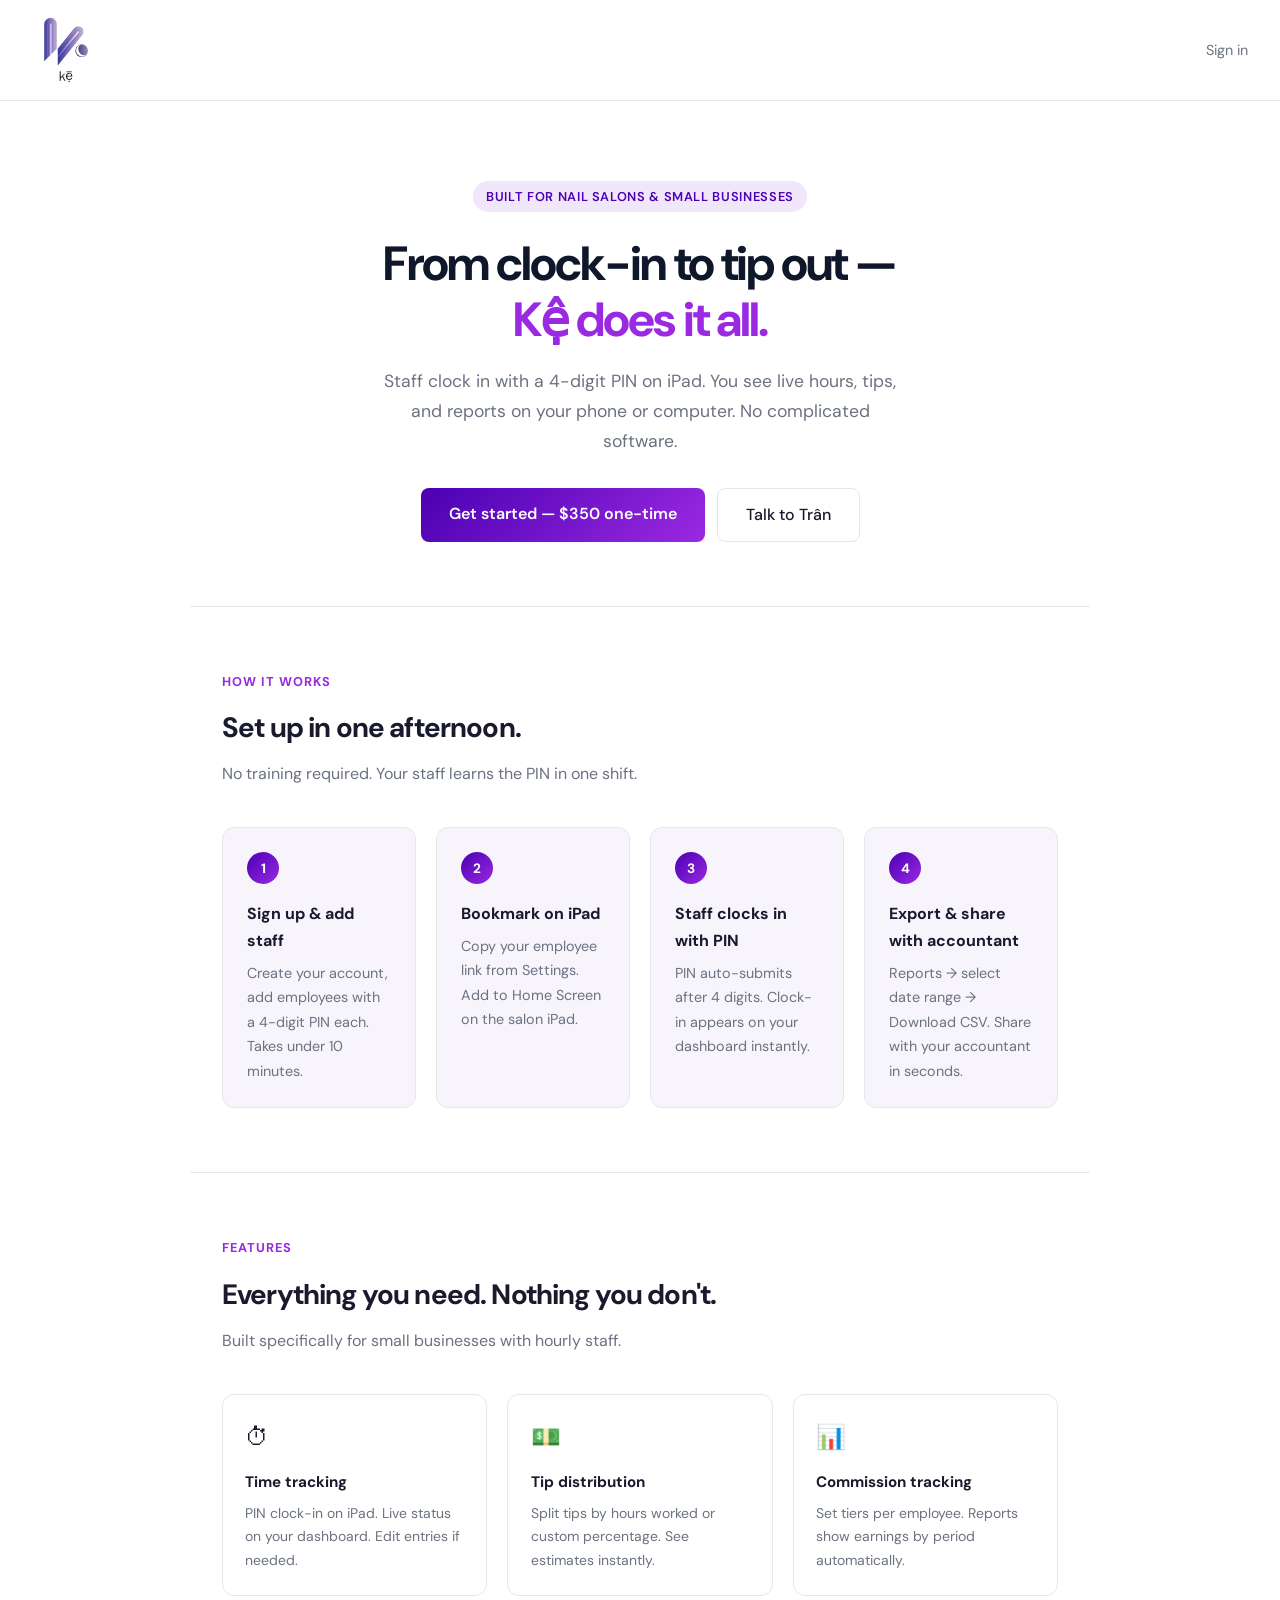
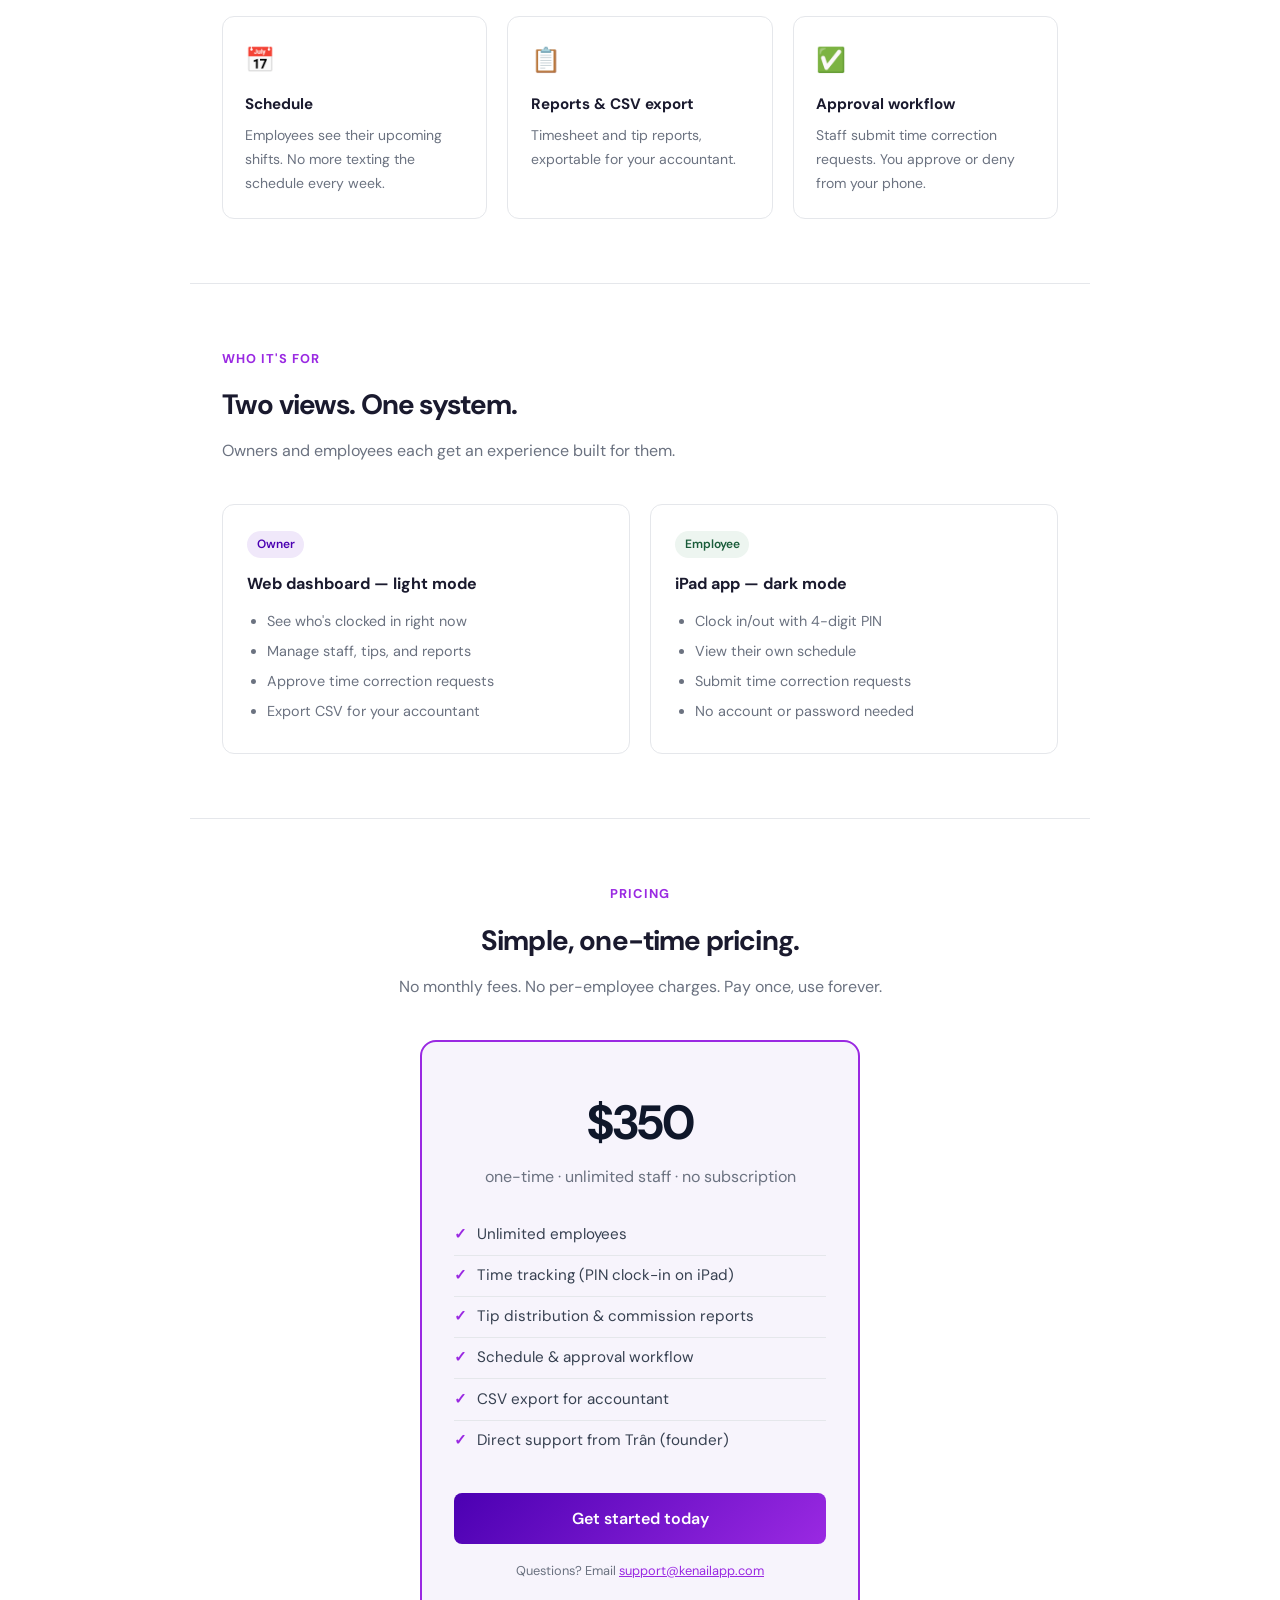
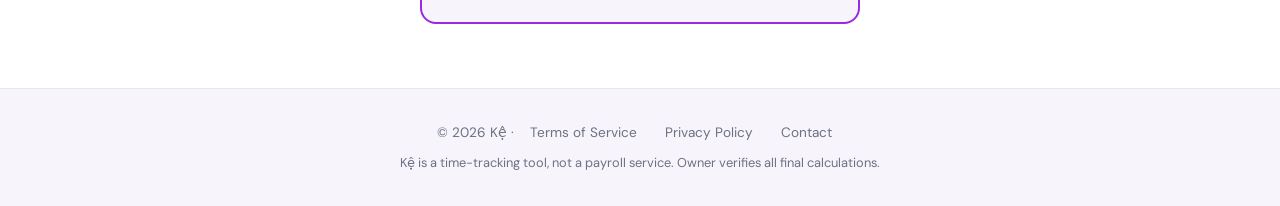
==== index.html @ 3869476f "Add homepage with brand colors + fix logo size + 4-step grid" ====
<!DOCTYPE html>
<html lang="en">
<head>
  <meta charset="UTF-8" />
  <meta name="viewport" content="width=device-width, initial-scale=1.0" />
  <title>Kệ — Time tracking & tips for nail salons</title>
  <meta name="description" content="Staff clock in with a PIN on iPad. You see hours, tips, and reports on your phone. $350 one-time, no subscription." />
  <link rel="stylesheet" href="style.css" />
  <link rel="icon" href="assets/favicon-32x32.png" />
  <style>
    /* ── HERO ── */
    .hero {
      padding: 5rem 2rem 4rem;
      text-align: center;
      max-width: 720px;
      margin: 0 auto;
    }
    .hero-badge {
      display: inline-block;
      background: #F0E8FA;
      color: #4B00B2;
      font-size: 0.8rem;
      font-weight: 600;
      letter-spacing: 0.05em;
      padding: 0.3rem 0.8rem;
      border-radius: 99px;
      margin-bottom: 1.5rem;
      text-transform: uppercase;
    }
    .hero h1 {
      font-size: clamp(2rem, 5vw, 3rem);
      font-weight: 700;
      letter-spacing: -0.04em;
      line-height: 1.15;
      margin-bottom: 1.25rem;
      color: #0f172a;
    }
    .hero h1 em {
      font-style: normal;
      color: var(--accent);
    }
    .hero p {
      font-size: 1.1rem;
      color: var(--muted);
      max-width: 520px;
      margin: 0 auto 2rem;
      line-height: 1.7;
    }
    .hero-cta {
      display: flex;
      gap: 0.75rem;
      justify-content: center;
      flex-wrap: wrap;
    }
    .btn-primary {
      display: inline-block;
      background: linear-gradient(135deg, #4B00B2, #9A29E2);
      color: #fff;
      font-weight: 600;
      font-size: 1rem;
      padding: 0.75rem 1.75rem;
      border-radius: 8px;
      text-decoration: none;
      transition: opacity 0.15s;
    }
    .btn-primary:hover { opacity: 0.88; }
    .btn-secondary {
      display: inline-block;
      background: transparent;
      color: var(--text);
      font-weight: 500;
      font-size: 1rem;
      padding: 0.75rem 1.75rem;
      border-radius: 8px;
      text-decoration: none;
      border: 1px solid var(--border);
      transition: border-color 0.15s;
    }
    .btn-secondary:hover { border-color: #9ca3af; }

    /* ── HOW IT WORKS ── */
    .section {
      padding: 4rem 2rem;
      max-width: 900px;
      margin: 0 auto;
    }
    .section-label {
      font-size: 0.8rem;
      font-weight: 700;
      letter-spacing: 0.08em;
      text-transform: uppercase;
      color: var(--accent);
      margin-bottom: 0.75rem;
    }
    .section h2 {
      font-size: 1.75rem;
      font-weight: 700;
      letter-spacing: -0.03em;
      margin-bottom: 0.5rem;
    }
    .section > p {
      color: var(--muted);
      margin-bottom: 2.5rem;
    }
    .steps {
      display: grid;
      grid-template-columns: repeat(4, 1fr);
      gap: 1.25rem;
    }
    @media (max-width: 700px) {
      .steps { grid-template-columns: repeat(2, 1fr); }
    }
    .step {
      background: var(--bg-soft);
      border: 1px solid var(--border);
      border-radius: 12px;
      padding: 1.5rem;
    }
    .step-num {
      width: 32px;
      height: 32px;
      background: linear-gradient(135deg, #4B00B2, #9A29E2);
      color: #fff;
      border-radius: 50%;
      display: flex;
      align-items: center;
      justify-content: center;
      font-weight: 700;
      font-size: 0.85rem;
      margin-bottom: 1rem;
    }
    .step h3 { font-size: 1rem; font-weight: 700; margin-bottom: 0.4rem; }
    .step p { font-size: 0.9rem; color: var(--muted); margin: 0; }

    /* ── FEATURES ── */
    .features-grid {
      display: grid;
      grid-template-columns: repeat(auto-fit, minmax(200px, 1fr));
      gap: 1.25rem;
    }
    .feature-card {
      border: 1px solid var(--border);
      border-radius: 12px;
      padding: 1.4rem;
      background: var(--bg);
    }
    .feature-icon {
      font-size: 1.5rem;
      margin-bottom: 0.75rem;
    }
    .feature-card h3 { font-size: 0.95rem; font-weight: 700; margin-bottom: 0.35rem; }
    .feature-card p { font-size: 0.875rem; color: var(--muted); margin: 0; }

    /* ── DIVIDER ── */
    .divider {
      border: none;
      border-top: 1px solid var(--border);
      max-width: 900px;
      margin: 0 auto;
    }

    /* ── PRICING ── */
    .pricing-box {
      max-width: 440px;
      margin: 0 auto;
      background: var(--bg-soft);
      border: 2px solid #9A29E2;
      border-radius: 16px;
      padding: 2.5rem 2rem;
      text-align: center;
    }
    .price-amount {
      font-size: 3rem;
      font-weight: 700;
      letter-spacing: -0.04em;
      color: #0f172a;
    }
    .price-period {
      font-size: 1rem;
      color: var(--muted);
      margin-bottom: 1.5rem;
    }
    .price-features {
      list-style: none;
      text-align: left;
      margin: 0 0 2rem;
      padding: 0;
    }
    .price-features li {
      padding: 0.45rem 0;
      font-size: 0.95rem;
      color: #374151;
      border-bottom: 1px solid var(--border);
      display: flex;
      align-items: center;
      gap: 0.6rem;
    }
    .price-features li:last-child { border-bottom: none; }
    .price-features li::before {
      content: "✓";
      color: var(--accent);
      font-weight: 700;
      flex-shrink: 0;
    }
    .price-note {
      font-size: 0.8rem;
      color: var(--muted);
      margin-top: 1rem;
    }

    /* ── FOR WHO ── */
    .who-grid {
      display: grid;
      grid-template-columns: 1fr 1fr;
      gap: 1.25rem;
    }
    @media (max-width: 600px) {
      .who-grid { grid-template-columns: 1fr; }
      .hero { padding: 3rem 1.25rem 2.5rem; }
      .section { padding: 3rem 1.25rem; }
    }
    .who-card {
      border: 1px solid var(--border);
      border-radius: 12px;
      padding: 1.5rem;
    }
    .who-card h3 { font-size: 1rem; font-weight: 700; margin-bottom: 0.75rem; }
    .who-card ul { margin: 0; padding-left: 1.25rem; color: var(--muted); font-size: 0.9rem; }
    .who-card ul li { margin-bottom: 0.35rem; }
    .tag {
      display: inline-block;
      font-size: 0.75rem;
      font-weight: 600;
      padding: 0.2rem 0.6rem;
      border-radius: 99px;
      margin-bottom: 0.75rem;
    }
    .tag-owner { background: #F0E8FA; color: #4B00B2; }
    .tag-employee { background: #EDF5F0; color: #1a5c3a; }
  </style>
</head>
<body>

<!-- NAV -->
<nav>
  <a href="/"><img src="assets/logo/logo-full.svg" alt="Kệ" class="nav-logo-img" /></a>
  <a class="nav-link" href="https://timesheet.kenailapp.com/owner/login.html">Sign in</a>
</nav>

<!-- HERO -->
<section class="hero">
  <div class="hero-badge">Built for nail salons & small businesses</div>
  <h1>From clock-in to tip out —<br><em>Kệ does it all.</em></h1>
  <p>Staff clock in with a 4-digit PIN on iPad. You see live hours, tips, and reports on your phone or computer. No complicated software.</p>
  <div class="hero-cta">
    <a class="btn-primary" href="https://timesheet.kenailapp.com/signup/signup.html">Get started — $350 one-time</a>
    <a class="btn-secondary" href="mailto:support@kenailapp.com">Talk to Trân</a>
  </div>
</section>

<hr class="divider" />

<!-- HOW IT WORKS -->
<section class="section">
  <div class="section-label">How it works</div>
  <h2>Set up in one afternoon.</h2>
  <p>No training required. Your staff learns the PIN in one shift.</p>
  <div class="steps">
    <div class="step">
      <div class="step-num">1</div>
      <h3>Sign up & add staff</h3>
      <p>Create your account, add employees with a 4-digit PIN each. Takes under 10 minutes.</p>
    </div>
    <div class="step">
      <div class="step-num">2</div>
      <h3>Bookmark on iPad</h3>
      <p>Copy your employee link from Settings. Add to Home Screen on the salon iPad.</p>
    </div>
    <div class="step">
      <div class="step-num">3</div>
      <h3>Staff clocks in with PIN</h3>
      <p>PIN auto-submits after 4 digits. Clock-in appears on your dashboard instantly.</p>
    </div>
    <div class="step">
      <div class="step-num">4</div>
      <h3>Export & share with accountant</h3>
      <p>Reports → select date range → Download CSV. Share with your accountant in seconds.</p>
    </div>
  </div>
</section>

<hr class="divider" />

<!-- FEATURES -->
<section class="section">
  <div class="section-label">Features</div>
  <h2>Everything you need. Nothing you don't.</h2>
  <p>Built specifically for small businesses with hourly staff.</p>
  <div class="features-grid">
    <div class="feature-card">
      <div class="feature-icon">⏱</div>
      <h3>Time tracking</h3>
      <p>PIN clock-in on iPad. Live status on your dashboard. Edit entries if needed.</p>
    </div>
    <div class="feature-card">
      <div class="feature-icon">💵</div>
      <h3>Tip distribution</h3>
      <p>Split tips by hours worked or custom percentage. See estimates instantly.</p>
    </div>
    <div class="feature-card">
      <div class="feature-icon">📊</div>
      <h3>Commission tracking</h3>
      <p>Set tiers per employee. Reports show earnings by period automatically.</p>
    </div>
    <div class="feature-card">
      <div class="feature-icon">📅</div>
      <h3>Schedule</h3>
      <p>Employees see their upcoming shifts. No more texting the schedule every week.</p>
    </div>
    <div class="feature-card">
      <div class="feature-icon">📋</div>
      <h3>Reports & CSV export</h3>
      <p>Timesheet and tip reports, exportable for your accountant.</p>
    </div>
    <div class="feature-card">
      <div class="feature-icon">✅</div>
      <h3>Approval workflow</h3>
      <p>Staff submit time correction requests. You approve or deny from your phone.</p>
    </div>
  </div>
</section>

<hr class="divider" />

<!-- FOR WHO -->
<section class="section">
  <div class="section-label">Who it's for</div>
  <h2>Two views. One system.</h2>
  <p>Owners and employees each get an experience built for them.</p>
  <div class="who-grid">
    <div class="who-card">
      <span class="tag tag-owner">Owner</span>
      <h3>Web dashboard — light mode</h3>
      <ul>
        <li>See who's clocked in right now</li>
        <li>Manage staff, tips, and reports</li>
        <li>Approve time correction requests</li>
        <li>Export CSV for your accountant</li>
      </ul>
    </div>
    <div class="who-card">
      <span class="tag tag-employee">Employee</span>
      <h3>iPad app — dark mode</h3>
      <ul>
        <li>Clock in/out with 4-digit PIN</li>
        <li>View their own schedule</li>
        <li>Submit time correction requests</li>
        <li>No account or password needed</li>
      </ul>
    </div>
  </div>
</section>

<hr class="divider" />

<!-- PRICING -->
<section class="section" style="text-align:center;">
  <div class="section-label">Pricing</div>
  <h2>Simple, one-time pricing.</h2>
  <p>No monthly fees. No per-employee charges. Pay once, use forever.</p>
  <div class="pricing-box">
    <div class="price-amount">$350</div>
    <div class="price-period">one-time · unlimited staff · no subscription</div>
    <ul class="price-features">
      <li>Unlimited employees</li>
      <li>Time tracking (PIN clock-in on iPad)</li>
      <li>Tip distribution & commission reports</li>
      <li>Schedule & approval workflow</li>
      <li>CSV export for accountant</li>
      <li>Direct support from Trân (founder)</li>
    </ul>
    <a class="btn-primary" href="https://timesheet.kenailapp.com/signup/signup.html" style="display:block;">Get started today</a>
    <p class="price-note">Questions? Email <a href="mailto:support@kenailapp.com" style="color:var(--accent);">support@kenailapp.com</a></p>
  </div>
</section>

<!-- FOOTER -->
<footer>
  <p>© 2026 Kệ · <a href="tos.html">Terms of Service</a> <a href="privacy.html">Privacy Policy</a> <a href="mailto:support@kenailapp.com">Contact</a></p>
  <p style="margin-top:0.5rem; font-size:0.8rem;">Kệ is a time-tracking tool, not a payroll service. Owner verifies all final calculations.</p>
</footer>

</body>
</html>
---- style.css ----
@import url('https://fonts.googleapis.com/css2?family=DM+Sans:wght@400;500;600;700&display=swap');

*, *::before, *::after { box-sizing: border-box; margin: 0; padding: 0; }

:root {
  --brand: #4B00B2;
  --accent: #9A29E2;
  --accent-dark: #4B00B2;
  --text: #1a1a2e;
  --muted: #6b7280;
  --border: #e5e7eb;
  --bg: #ffffff;
  --bg-soft: #F7F4FC;
}

body {
  font-family: 'DM Sans', sans-serif;
  color: var(--text);
  background: var(--bg);
  line-height: 1.7;
  font-size: 16px;
}

/* NAV */
nav {
  display: flex;
  align-items: center;
  justify-content: space-between;
  padding: 1rem 2rem;
  border-bottom: 1px solid var(--border);
  position: sticky;
  top: 0;
  background: var(--bg);
  z-index: 100;
}

.nav-logo-img {
  height: 68px;
  width: auto;
  display: block;
}

nav a.nav-link {
  color: var(--muted);
  text-decoration: none;
  font-size: 0.9rem;
}

nav a.nav-link:hover { color: var(--text); }

/* LEGAL PAGE LAYOUT */
.legal-header {
  background: var(--bg-soft);
  padding: 3rem 2rem 2.5rem;
  border-bottom: 1px solid var(--border);
  text-align: center;
}

.legal-header h1 {
  font-size: 2rem;
  font-weight: 700;
  letter-spacing: -0.03em;
  margin-bottom: 0.5rem;
}

.legal-header .meta {
  color: var(--muted);
  font-size: 0.9rem;
}

.legal-body {
  max-width: 760px;
  margin: 0 auto;
  padding: 3rem 2rem 5rem;
}

.legal-body h2 {
  font-size: 1.15rem;
  font-weight: 700;
  margin: 2.5rem 0 0.75rem;
  padding-top: 0.5rem;
  border-top: 1px solid var(--border);
  color: #4B00B2;
}

.legal-body h2:first-child { border-top: none; margin-top: 0; }

.legal-body p { margin-bottom: 1rem; color: #374151; }

.legal-body ul {
  margin: 0.5rem 0 1rem 1.5rem;
  color: #374151;
}

.legal-body ul li { margin-bottom: 0.4rem; }

.legal-body a { color: var(--accent); }

.notice-box {
  background: #F0E8FA;
  border: 1px solid #DDACDD;
  border-radius: 8px;
  padding: 1rem 1.25rem;
  margin: 1.5rem 0;
  font-size: 0.95rem;
  color: #4B00B2;
}

/* FOOTER */
footer {
  background: var(--bg-soft);
  border-top: 1px solid var(--border);
  padding: 2rem;
  text-align: center;
  font-size: 0.85rem;
  color: var(--muted);
}

footer a { color: var(--muted); text-decoration: none; margin: 0 0.75rem; }
footer a:hover { color: var(--text); }

@media (max-width: 600px) {
  .legal-header h1 { font-size: 1.5rem; }
  nav { padding: 1rem; }
}
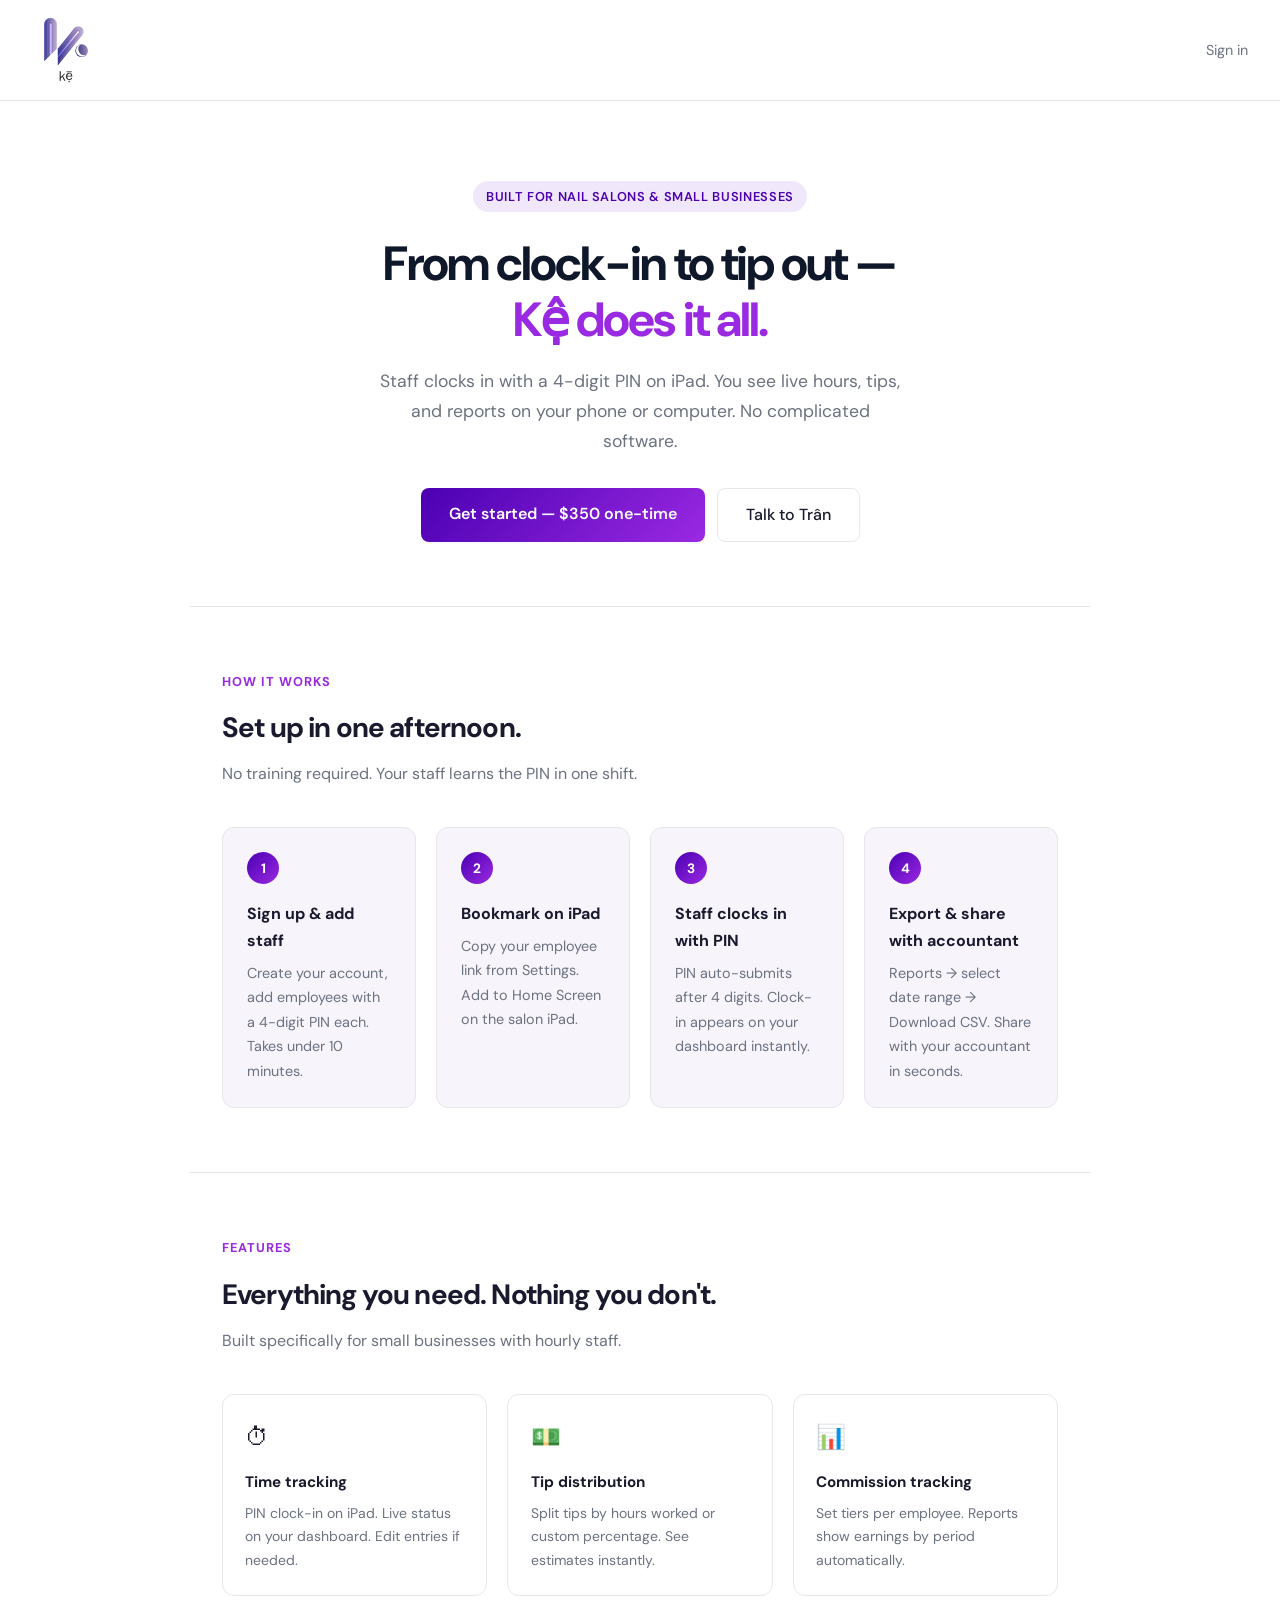
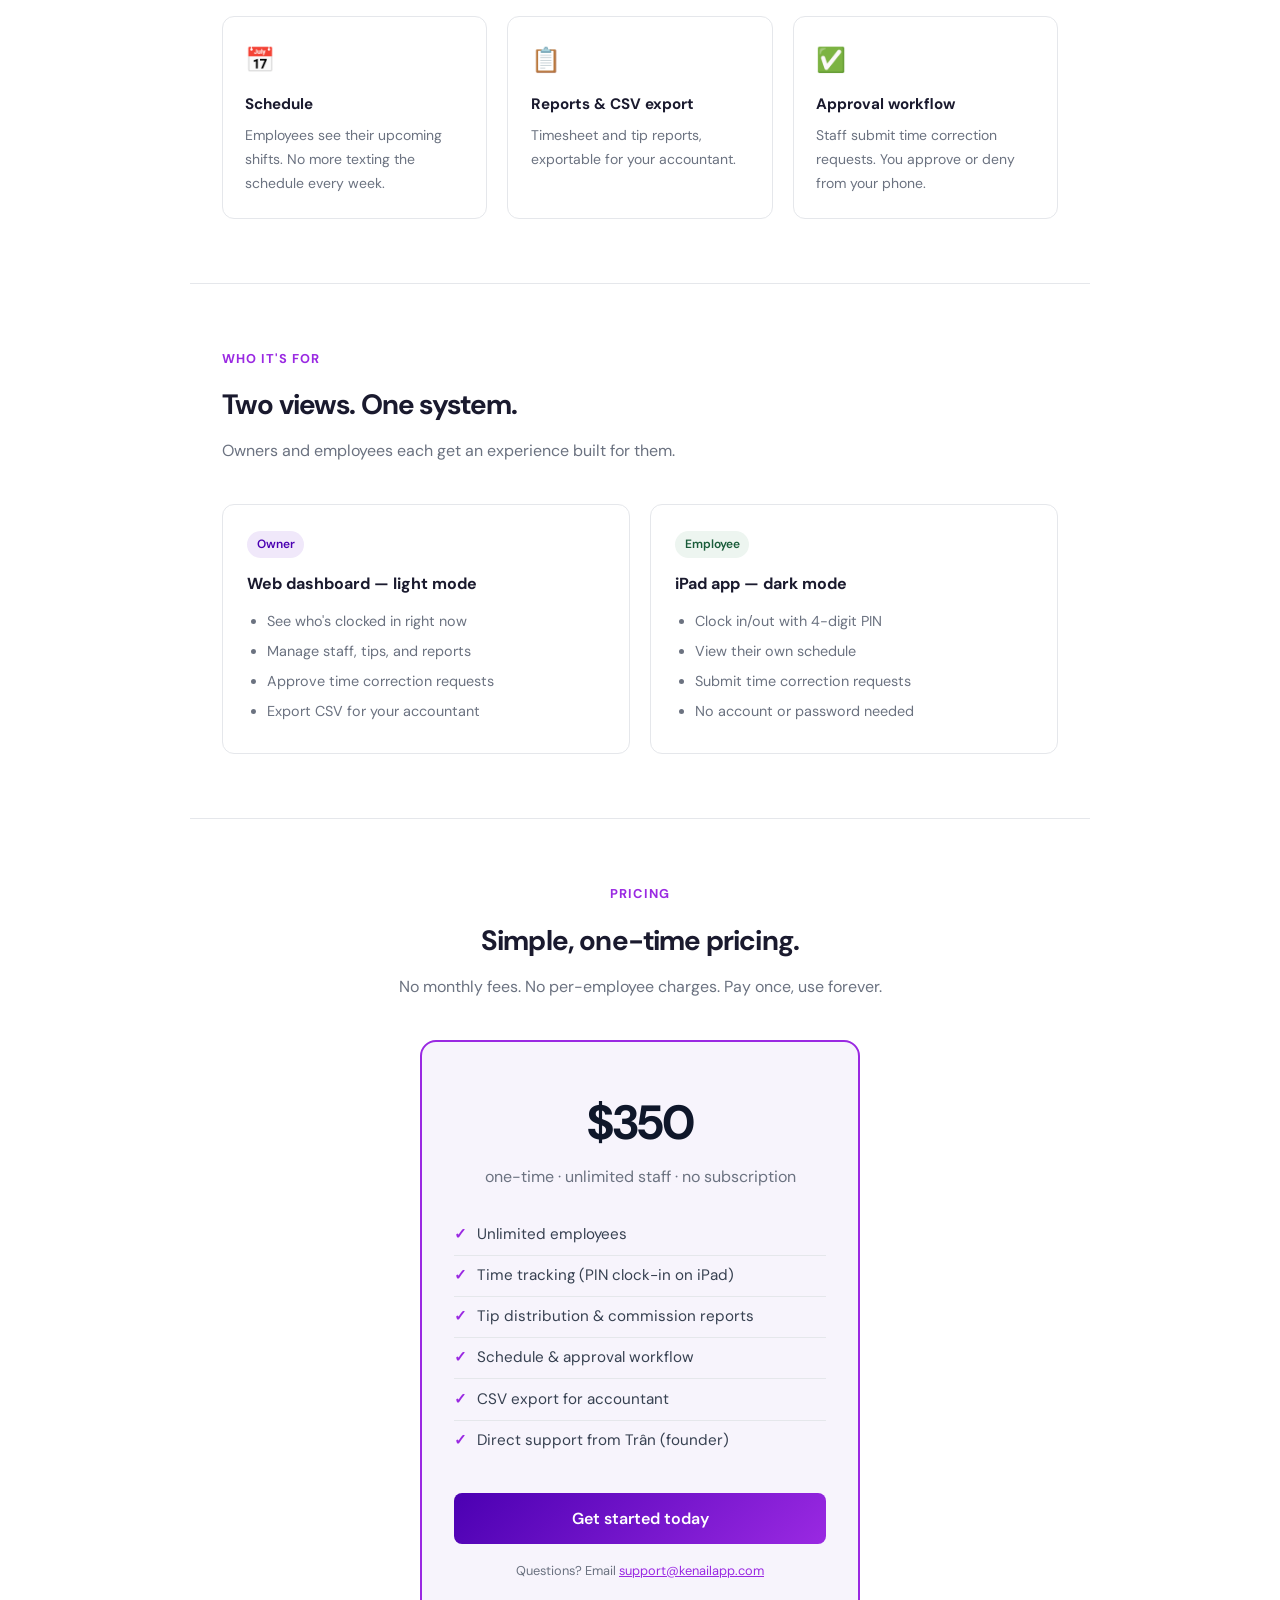
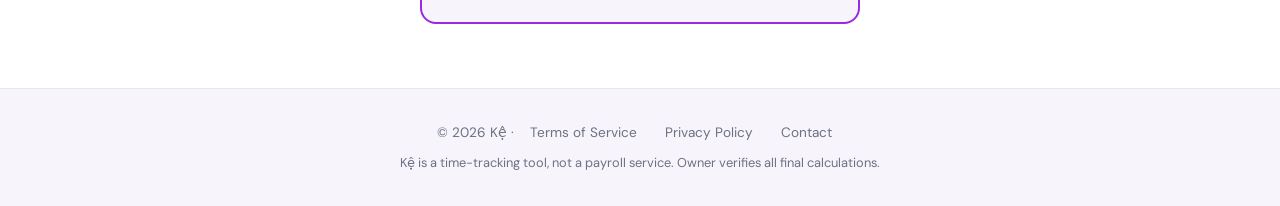
==== commit 6f7550f2: "Fix grammar: Staff clocks in" ====
--- a/index.html
+++ b/index.html
@@ -251,7 +251,7 @@
 <section class="hero">
   <div class="hero-badge">Built for nail salons & small businesses</div>
   <h1>From clock-in to tip out —<br><em>Kệ does it all.</em></h1>
-  <p>Staff clock in with a 4-digit PIN on iPad. You see live hours, tips, and reports on your phone or computer. No complicated software.</p>
+  <p>Staff clocks in with a 4-digit PIN on iPad. You see live hours, tips, and reports on your phone or computer. No complicated software.</p>
   <div class="hero-cta">
     <a class="btn-primary" href="https://timesheet.kenailapp.com/signup/signup.html">Get started — $350 one-time</a>
     <a class="btn-secondary" href="mailto:support@kenailapp.com">Talk to Trân</a>
